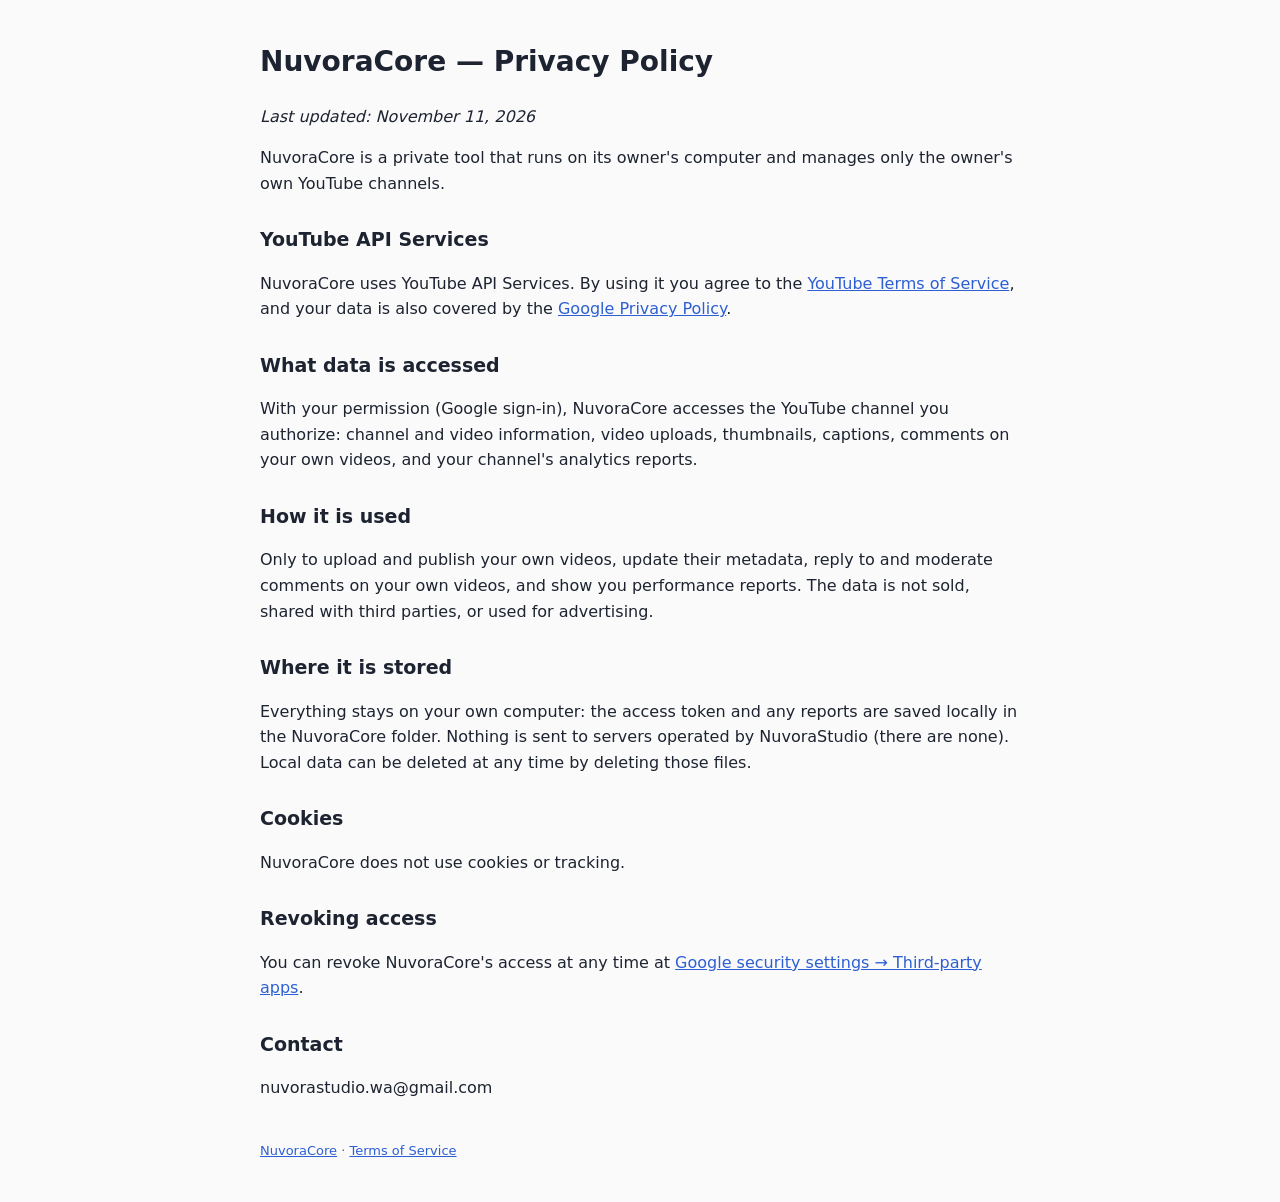
==== privacy.html @ 2f16c6c9 "Add files via upload" ====
<!DOCTYPE html><html lang="en"><head><meta charset="utf-8"><meta name="viewport" content="width=device-width,initial-scale=1">
<title>NuvoraCore — Privacy Policy</title><link rel="stylesheet" href="estilo.css"></head><body>
<h1>NuvoraCore — Privacy Policy</h1><p><i>Last updated: November 11, 2026</i></p>
<p>NuvoraCore is a private tool that runs on its owner's computer and manages only the owner's own YouTube channels.</p>
<h2>YouTube API Services</h2>
<p>NuvoraCore uses YouTube API Services. By using it you agree to the
<a href="https://www.youtube.com/t/terms">YouTube Terms of Service</a>, and your data is also covered by the
<a href="https://policies.google.com/privacy">Google Privacy Policy</a>.</p>
<h2>What data is accessed</h2>
<p>With your permission (Google sign-in), NuvoraCore accesses the YouTube channel you authorize: channel and video information,
video uploads, thumbnails, captions, comments on your own videos, and your channel's analytics reports.</p>
<h2>How it is used</h2>
<p>Only to upload and publish your own videos, update their metadata, reply to and moderate comments on your own videos,
and show you performance reports. The data is not sold, shared with third parties, or used for advertising.</p>
<h2>Where it is stored</h2>
<p>Everything stays on your own computer: the access token and any reports are saved locally in the NuvoraCore folder.
Nothing is sent to servers operated by NuvoraStudio (there are none). Local data can be deleted at any time by deleting those files.</p>
<h2>Cookies</h2><p>NuvoraCore does not use cookies or tracking.</p>
<h2>Revoking access</h2>
<p>You can revoke NuvoraCore's access at any time at
<a href="https://security.google.com/settings/security/permissions">Google security settings → Third-party apps</a>.</p>
<h2>Contact</h2><p>nuvorastudio.wa@gmail.com</p>
<footer><a href="index.html">NuvoraCore</a> · <a href="terms.html">Terms of Service</a></footer></body></html>
---- estilo.css ----
body{font-family:system-ui,Segoe UI,Arial,sans-serif;max-width:760px;margin:40px auto;padding:0 20px;line-height:1.6;color:#1d2330;background:#fafafa}
h1{font-size:28px}h2{font-size:19px;margin-top:28px}a{color:#2d5fd3}footer{margin-top:40px;font-size:13px;color:#667}
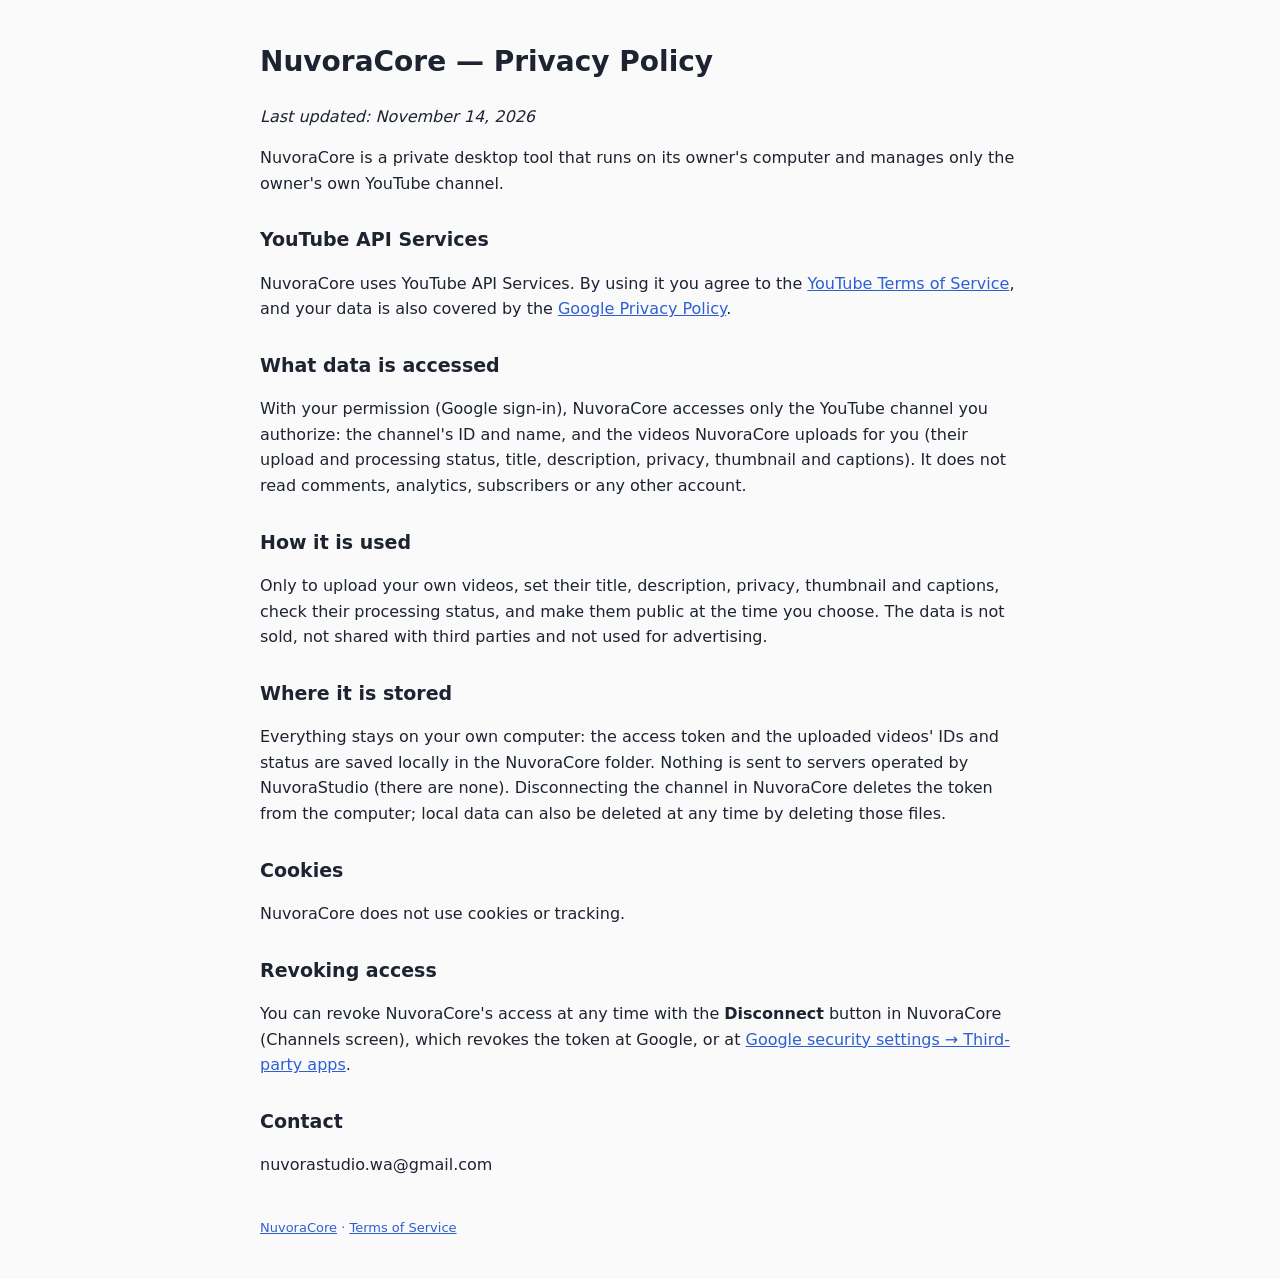
==== commit 8dd1ff1a: "Update privacy.html" ====
--- a/privacy.html
+++ b/privacy.html
@@ -1,23 +1,25 @@
 <!DOCTYPE html><html lang="en"><head><meta charset="utf-8"><meta name="viewport" content="width=device-width,initial-scale=1">
 <title>NuvoraCore — Privacy Policy</title><link rel="stylesheet" href="estilo.css"></head><body>
-<h1>NuvoraCore — Privacy Policy</h1><p><i>Last updated: November 11, 2026</i></p>
-<p>NuvoraCore is a private tool that runs on its owner's computer and manages only the owner's own YouTube channels.</p>
+<h1>NuvoraCore — Privacy Policy</h1><p><i>Last updated: November 14, 2026</i></p>
+<p>NuvoraCore is a private desktop tool that runs on its owner's computer and manages only the owner's own YouTube channel.</p>
 <h2>YouTube API Services</h2>
 <p>NuvoraCore uses YouTube API Services. By using it you agree to the
 <a href="https://www.youtube.com/t/terms">YouTube Terms of Service</a>, and your data is also covered by the
 <a href="https://policies.google.com/privacy">Google Privacy Policy</a>.</p>
 <h2>What data is accessed</h2>
-<p>With your permission (Google sign-in), NuvoraCore accesses the YouTube channel you authorize: channel and video information,
-video uploads, thumbnails, captions, comments on your own videos, and your channel's analytics reports.</p>
+<p>With your permission (Google sign-in), NuvoraCore accesses only the YouTube channel you authorize: the channel's ID and name,
+and the videos NuvoraCore uploads for you (their upload and processing status, title, description, privacy, thumbnail and captions).
+It does not read comments, analytics, subscribers or any other account.</p>
 <h2>How it is used</h2>
-<p>Only to upload and publish your own videos, update their metadata, reply to and moderate comments on your own videos,
-and show you performance reports. The data is not sold, shared with third parties, or used for advertising.</p>
+<p>Only to upload your own videos, set their title, description, privacy, thumbnail and captions, check their processing status,
+and make them public at the time you choose. The data is not sold, not shared with third parties and not used for advertising.</p>
 <h2>Where it is stored</h2>
-<p>Everything stays on your own computer: the access token and any reports are saved locally in the NuvoraCore folder.
-Nothing is sent to servers operated by NuvoraStudio (there are none). Local data can be deleted at any time by deleting those files.</p>
+<p>Everything stays on your own computer: the access token and the uploaded videos' IDs and status are saved locally in the
+NuvoraCore folder. Nothing is sent to servers operated by NuvoraStudio (there are none). Disconnecting the channel in NuvoraCore
+deletes the token from the computer; local data can also be deleted at any time by deleting those files.</p>
 <h2>Cookies</h2><p>NuvoraCore does not use cookies or tracking.</p>
 <h2>Revoking access</h2>
-<p>You can revoke NuvoraCore's access at any time at
-<a href="https://security.google.com/settings/security/permissions">Google security settings → Third-party apps</a>.</p>
+<p>You can revoke NuvoraCore's access at any time with the <b>Disconnect</b> button in NuvoraCore (Channels screen), which revokes the token
+at Google, or at <a href="https://security.google.com/settings/security/permissions">Google security settings → Third-party apps</a>.</p>
 <h2>Contact</h2><p>nuvorastudio.wa@gmail.com</p>
 <footer><a href="index.html">NuvoraCore</a> · <a href="terms.html">Terms of Service</a></footer></body></html>
